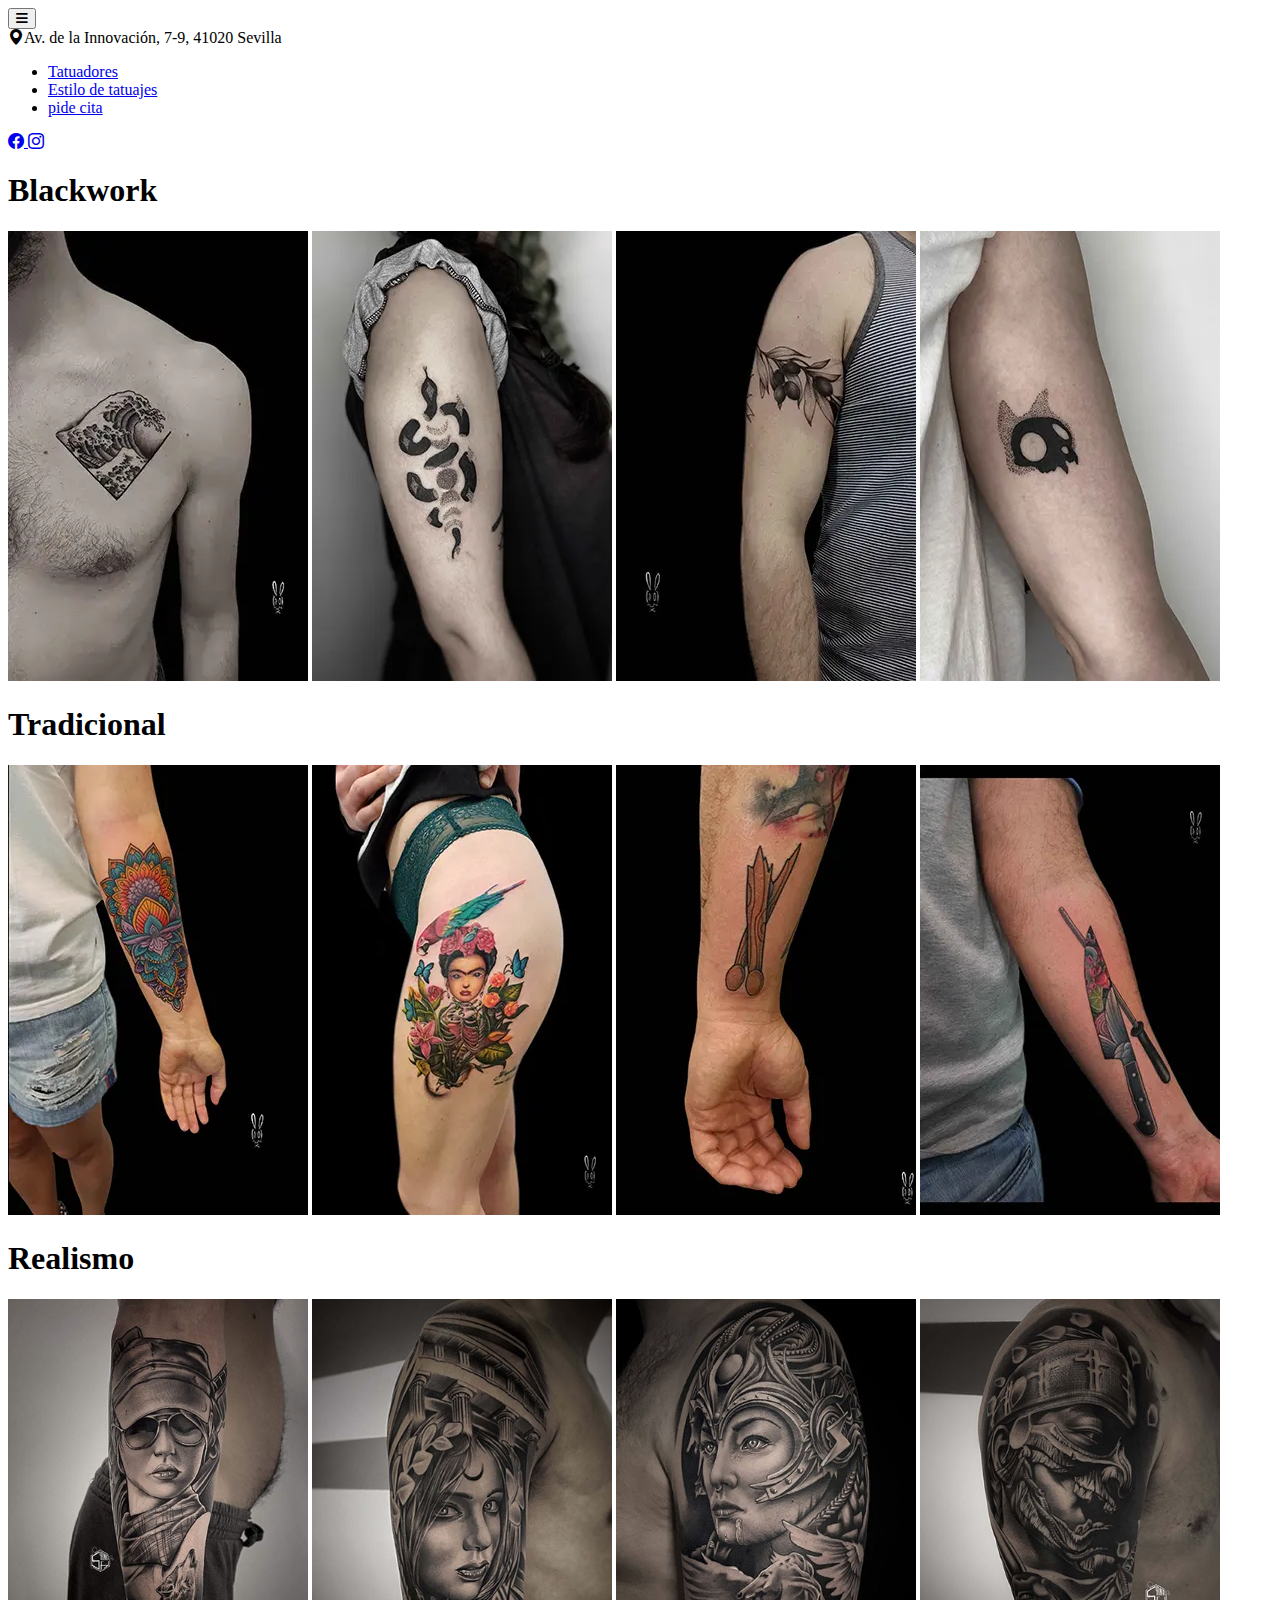
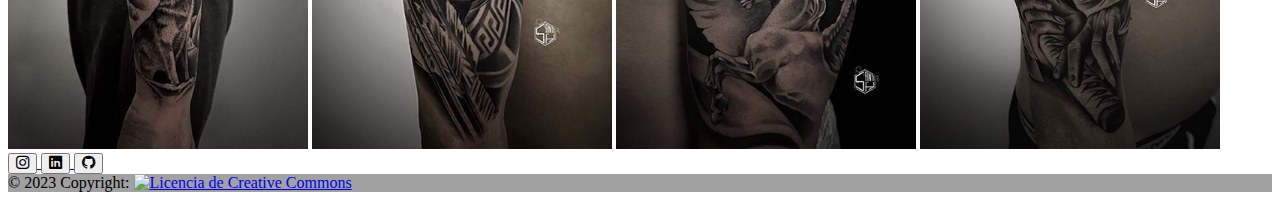
==== view/tattoo.html @ 4f306151 "Nueva view tattoo creada" ====
<!DOCTYPE html>
<html lang="en" class="">

<head>
  <meta charset="UTF-8" />
  <meta name="viewport" content="width=device-width, initial-scale=1.0" />
  <title>Studio tatto</title>
  <link href="./css/bootstrap.css" rel="stylesheet" />
  <link rel="stylesheet" href="https://cdn.jsdelivr.net/npm/bootstrap-icons@1.10.2/font/bootstrap-icons.css" />
  <link href="./css/custom.css" rel="stylesheet" />
  <link href="https://cdnjs.cloudflare.com/ajax/libs/font-awesome/6.0.0/css/all.min.css" rel="stylesheet" />
  <link href="https://fonts.googleapis.com/css?family=Roboto:300,400,500,700&display=swap" rel="stylesheet" />
  <link href="https://cdnjs.cloudflare.com/ajax/libs/mdb-ui-kit/6.1.0/mdb.min.css" rel="stylesheet" />
  <script defer type="text/javascript" src="https://ajax.googleapis.com/ajax/libs/jquery/3.1.0/jquery.min.js"></script>
  <script defer src="./js/bootstrap.bundle.js"></script>
  <script defer src="./js/custom.js"></script>
  <script type="text/javascript" src="https://cdnjs.cloudflare.com/ajax/libs/mdb-ui-kit/6.1.0/mdb.min.js"></script>
</head>

<body>
  <div class="container-fluid bg-black pb-4 p-0">
    <header>
      <!-- Navbar -->
      <nav class="navbar navbar-expand-lg navbar-dark bg-dark fixed-top p-0">
        <!-- Container wrapper -->
        <div class="container-fluid">
          <!-- Toggle button -->
          <button class="navbar-toggler" type="button" data-mdb-toggle="collapse"
            data-mdb-target="#navbarSupportedContent" aria-controls="navbarSupportedContent" aria-expanded="false"
            aria-label="Toggle navigation">
            <i class="fas fa-bars"></i>
          </button>
  
          <!-- Collapsible wrapper -->
          <div class="collapse navbar-collapse" id="navbarSupportedContent">
            <!-- Navbar brand -->
            <span class="navbar-brand mt-2 mt-lg-0 col-5">
              <i class="bi bi-geo-alt-fill"></i><span class="h6 mt-1">Av. de la Innovación, 7-9, 41020 Sevilla</span>
            </span>
            <!-- Left links -->
            <ul class="navbar-nav me-auto mb-2 text-center mb-lg-0">
              <li class="nav-item">
                <a class="nav-link" href="/index.html#artist">Tatuadores</a>
              </li>
              <li class="nav-item">
                <a class="nav-link" href="/view/tattoo.html">Estilo de tatuajes</a>
              </li>
              <li class="nav-item">
                <a class="nav-link" href="#">pide cita</a>
              </li>
            </ul>
            <!-- Left links -->
          </div>
          <!-- Collapsible wrapper -->
  
          <!-- Right elements -->
          <div class="d-flex align-items-center text-bg-dark">
            <!-- Icon -->
            <a class="text-reset me-3" href="#">
              <i class="bi bi-facebook"></i>
            </a>
            <a class="text-reset me-3" href="#">
              <i class="bi bi-instagram"></i>
            </a>
          </div>
          <!-- Right elements -->
        </div>
        <!-- Container wrapper -->
      </nav>
      <!-- Navbar -->
    </header>
  </div>
  <div>
    <div class=" cardContainer text-center pt-5 mt-5 pb-5 m-0 ">
      <section>
        <h1>Blackwork</h1>
        <img src="/img/black1.jpg" class="img-fluid tattoo"  width="300px" alt="" srcset="">
        <img src="/img/black2.jpg" class="img-fluid tattoo" width="300px" alt="" srcset="">
        <img src="/img/black3.jpg" class="img-fluid tattoo" width="300px" alt="" srcset="">
        <img src="/img/black4.jpg" class="img-fluid tattoo" width="300px" alt="" srcset="">
      </section>
      <section class="mt-5">
        <h1>Tradicional</h1>
        <img src="/img/neo1.jpg" class="img-fluid"  width="300px" alt="" srcset="">
        <img src="/img/neo2.jpg" class="img-fluid" width="300px" alt="" srcset="">
        <img src="/img/neo3.jpg" class="img-fluid" width="300px" alt="" srcset="">
        <img src="/img/neo4.jpg" class="img-fluid" width="300px" alt="" srcset="">
      </section>
      <section class="mt-5">
        <h1>Realismo</h1>
        <img src="/img/tatto1.jpg" class="img-fluid" width="300px" alt="" srcset="">
        <img src="/img/tatto2.jpg" class="img-fluid" width="300px"  alt="" srcset="">
        <img src="/img/tatto3.jpg" class="img-fluid" width="300px" alt="" srcset="">
        <img src="/img/tatto4.jpg" class="img-fluid" width="300px" alt="" srcset="">
      </section>
    </div>
  </div>  
</body>
<footer class="text-center text-lg-start bg-dark">
  <div class="container d-flex justify-content-center py-5 ">
    <a href="https://www.instagram.com/juanma0089/" target="_blank">
      <button type="button" class="btn btn-primary btn-lg btn-floating mx-2 iconoFooter">
        <i class="bi bi-instagram"></i>
      </button>
    </a>
    <a href="https://www.linkedin.com/in/juan-manuel-romalde-mar%C3%ADn-83a6aa17a/" target="_blank">
      <button type="button" class="btn btn-primary btn-lg btn-floating mx-2 iconoFooter">
        <i class="bi bi-linkedin"></i>
      </button>
    </a>
    <a href="https://github.com/juanma0089" target="_blank">
      <button type="button" class="btn btn-primary btn-lg btn-floating mx-2 iconoFooter">
        <i class="bi bi-github"></i>
      </button>
    </a>
  </div>
  <!-- Copyright -->
  <div class="text-center text-white p-3" style="background-color: rgba(0, 0, 0, 0.37);">
    © 2023 Copyright:
    <a rel="license" href="http://creativecommons.org/licenses/by-nc-nd/4.0/">
      <img alt="Licencia de Creative Commons" class="img-fluid " style="border-width:0 "
        src="https://i.creativecommons.org/l/by-nc-nd/4.0/88x31.png" />
    </a>
  </div>
  <!-- Copyright -->
</footer>
</html>
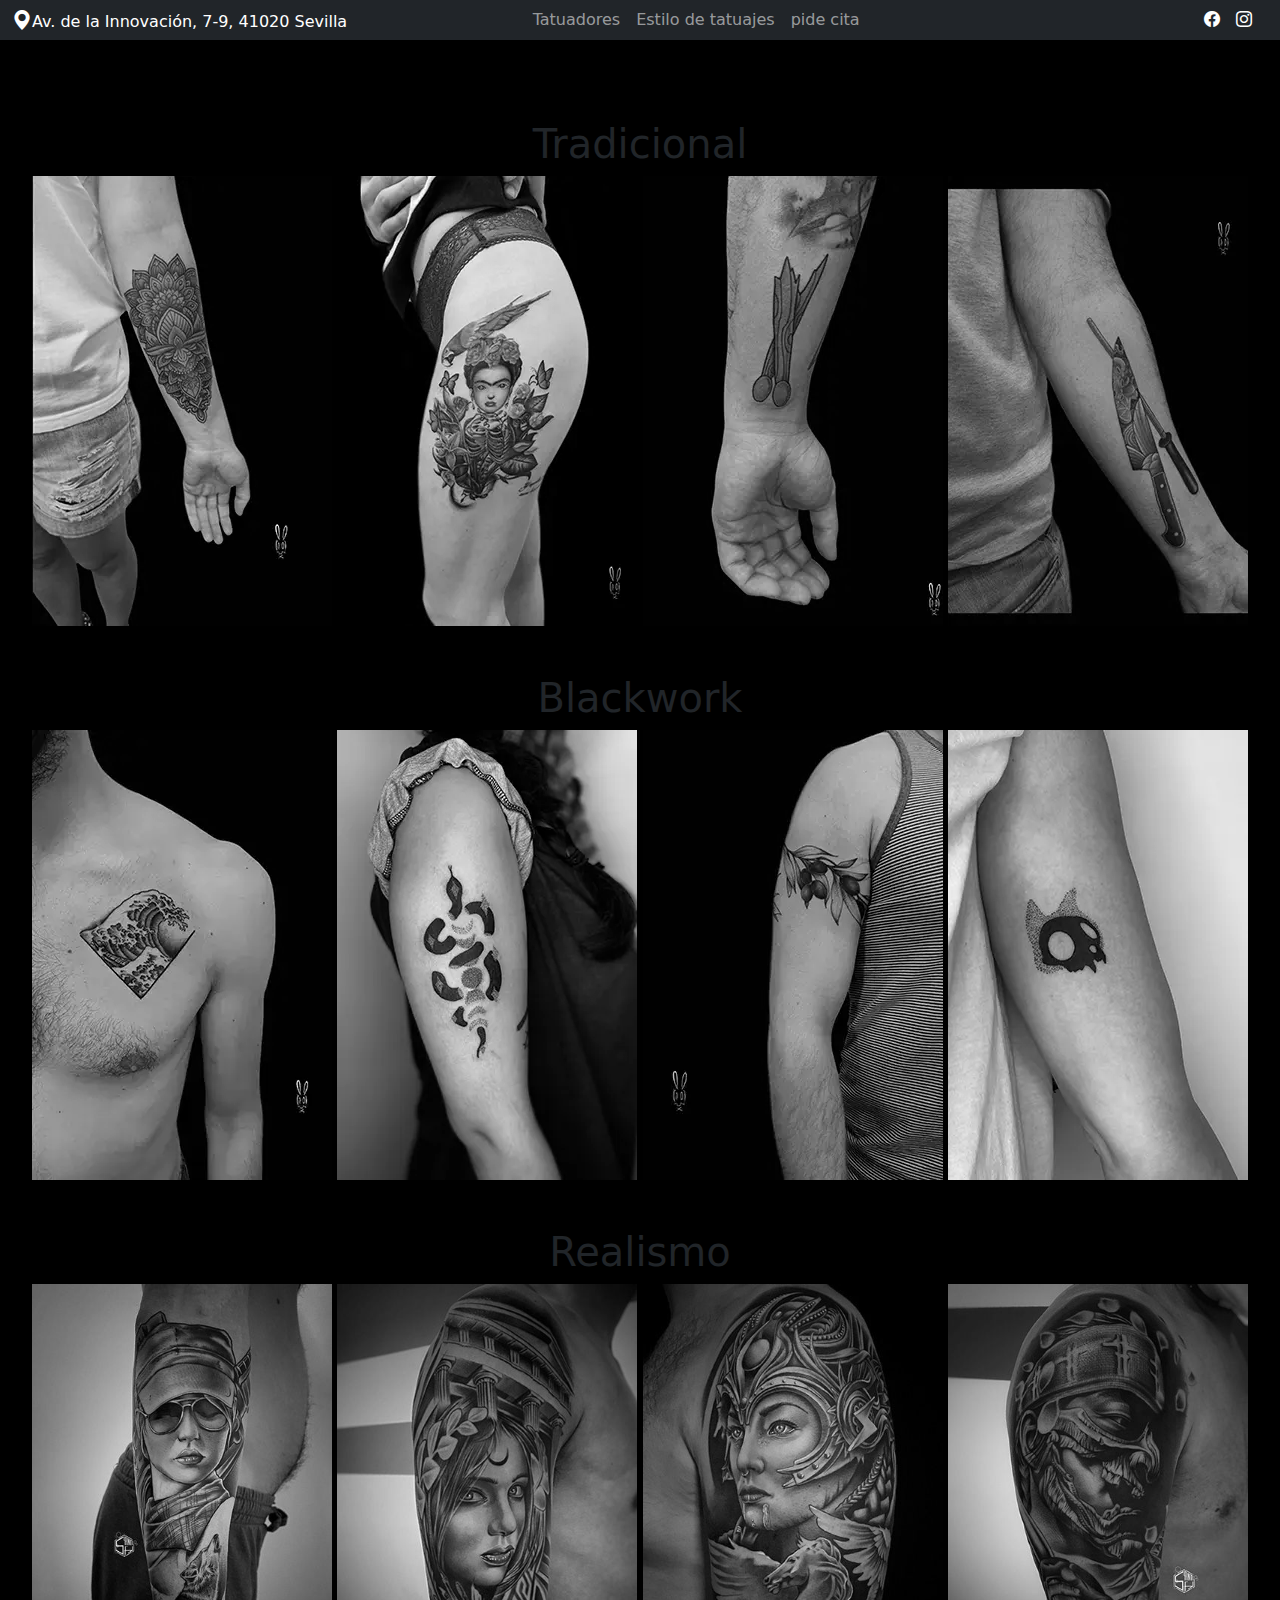
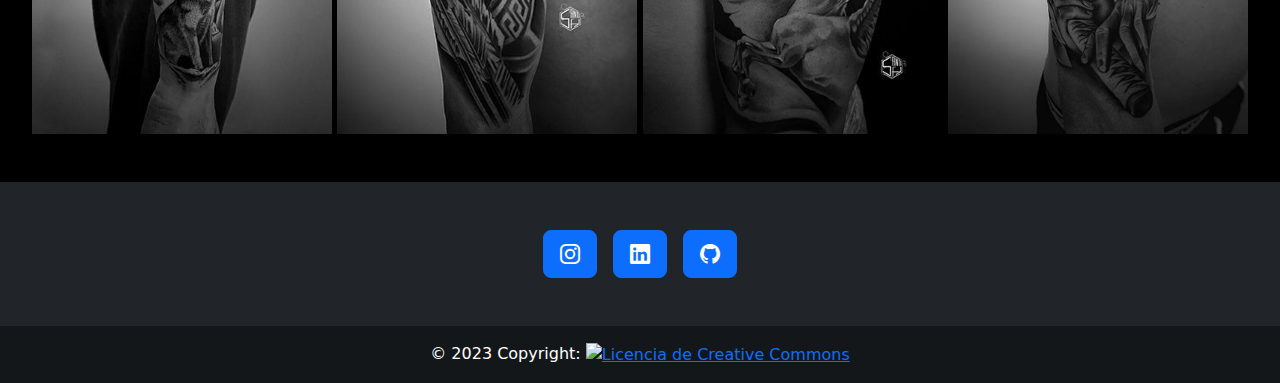
==== commit 3df75a77: "javascript en tatto" ====
--- a/view/tattoo.html
+++ b/view/tattoo.html
@@ -5,15 +5,15 @@
   <meta charset="UTF-8" />
   <meta name="viewport" content="width=device-width, initial-scale=1.0" />
   <title>Studio tatto</title>
-  <link href="./css/bootstrap.css" rel="stylesheet" />
+  <link href="../css/bootstrap.css" rel="stylesheet" />
+  <link href="../css/custom.css" rel="stylesheet" />
   <link rel="stylesheet" href="https://cdn.jsdelivr.net/npm/bootstrap-icons@1.10.2/font/bootstrap-icons.css" />
-  <link href="./css/custom.css" rel="stylesheet" />
   <link href="https://cdnjs.cloudflare.com/ajax/libs/font-awesome/6.0.0/css/all.min.css" rel="stylesheet" />
   <link href="https://fonts.googleapis.com/css?family=Roboto:300,400,500,700&display=swap" rel="stylesheet" />
   <link href="https://cdnjs.cloudflare.com/ajax/libs/mdb-ui-kit/6.1.0/mdb.min.css" rel="stylesheet" />
   <script defer type="text/javascript" src="https://ajax.googleapis.com/ajax/libs/jquery/3.1.0/jquery.min.js"></script>
-  <script defer src="./js/bootstrap.bundle.js"></script>
-  <script defer src="./js/custom.js"></script>
+  <script defer src="../js/bootstrap.bundle.js"></script>
+  <script defer src="../js/custom.js"></script>
   <script type="text/javascript" src="https://cdnjs.cloudflare.com/ajax/libs/mdb-ui-kit/6.1.0/mdb.min.js"></script>
 </head>
 
@@ -71,27 +71,27 @@
     </header>
   </div>
   <div>
-    <div class=" cardContainer text-center pt-5 mt-5 pb-5 m-0 ">
+    <div class=" cardContainer  text-center pt-5 mt-5 pb-5 m-0 ">
       <section>
-        <h1>Blackwork</h1>
-        <img src="/img/black1.jpg" class="img-fluid tattoo"  width="300px" alt="" srcset="">
-        <img src="/img/black2.jpg" class="img-fluid tattoo" width="300px" alt="" srcset="">
-        <img src="/img/black3.jpg" class="img-fluid tattoo" width="300px" alt="" srcset="">
-        <img src="/img/black4.jpg" class="img-fluid tattoo" width="300px" alt="" srcset="">
+        <h1>Tradicional</h1>
+        <img src="/img/neo1.jpg" class="img-fluid grey-scale"  width="300px" alt="" onMouseOver="show_grey(this)" onMouseOut="show_original(this)">
+        <img src="/img/neo2.jpg" class="img-fluid grey-scale" width="300px" alt="" onMouseOver="show_grey(this)" onMouseOut="show_original(this)">
+        <img src="/img/neo3.jpg" class="img-fluid grey-scale" width="300px" alt="" onMouseOver="show_grey(this)" onMouseOut="show_original(this)">
+        <img src="/img/neo4.jpg" class="img-fluid grey-scale" width="300px" alt="" onMouseOver="show_grey(this)" onMouseOut="show_original(this)">
       </section>
       <section class="mt-5">
-        <h1>Tradicional</h1>
-        <img src="/img/neo1.jpg" class="img-fluid"  width="300px" alt="" srcset="">
-        <img src="/img/neo2.jpg" class="img-fluid" width="300px" alt="" srcset="">
-        <img src="/img/neo3.jpg" class="img-fluid" width="300px" alt="" srcset="">
-        <img src="/img/neo4.jpg" class="img-fluid" width="300px" alt="" srcset="">
+        <h1>Blackwork</h1>
+        <img src="/img/black1.jpg" class="img-fluid grey-scale"  width="300px" alt="" onMouseOver="show_grey(this)" onMouseOut="show_original(this)">
+        <img src="/img/black2.jpg" class="img-fluid grey-scale" width="300px" alt="" onMouseOver="show_grey(this)" onMouseOut="show_original(this)">
+        <img src="/img/black3.jpg" class="img-fluid grey-scale" width="300px" alt="" onMouseOver="show_grey(this)" onMouseOut="show_original(this)">
+        <img src="/img/black4.jpg" class="img-fluid grey-scale" width="300px" alt="" onMouseOver="show_grey(this)" onMouseOut="show_original(this)">
       </section>
       <section class="mt-5">
         <h1>Realismo</h1>
-        <img src="/img/tatto1.jpg" class="img-fluid" width="300px" alt="" srcset="">
-        <img src="/img/tatto2.jpg" class="img-fluid" width="300px"  alt="" srcset="">
-        <img src="/img/tatto3.jpg" class="img-fluid" width="300px" alt="" srcset="">
-        <img src="/img/tatto4.jpg" class="img-fluid" width="300px" alt="" srcset="">
+        <img src="/img/tatto1.jpg" class="img-fluid grey-scale" width="300px" alt="" onMouseOver="show_grey(this)" onMouseOut="show_original(this)">
+        <img src="/img/tatto2.jpg" class="img-fluid grey-scale" width="300px"  alt="" onMouseOver="show_grey(this)" onMouseOut="show_original(this)">
+        <img src="/img/tatto3.jpg" class="img-fluid grey-scale" width="300px" alt="" onMouseOver="show_grey(this)" onMouseOut="show_original(this)">
+        <img src="/img/tatto4.jpg" class="img-fluid grey-scale" width="300px" alt="" onMouseOver="show_grey(this)" onMouseOut="show_original(this)">
       </section>
     </div>
   </div>  
--- a/css/custom.css
+++ b/css/custom.css
@@ -0,0 +1,148 @@
+@font-face {
+  font-family: fontTatto;
+  src: url(/fonts/TattooInk-D0gD.ttf);
+}
+
+body {
+  overflow-x: hidden;
+  background-color: black;
+}
+
+.studioTittle {
+  font-family: fontTatto;
+  font-size: 6rem;
+}
+
+.bannerArtistas {
+  height: 190px;
+}
+
+/* card */
+.card-img-top {
+  max-height: 450px;
+}
+
+/* parallax */
+* {
+  padding: 0;
+  margin: 0;
+}
+
+html {
+  scroll-behavior: smooth;
+}
+
+.parallax-item {
+  display: flex;
+  align-items: center;
+  justify-content: center;
+  font-weight: bold;
+  font-family: Montserrat, sans-serif;
+  width: 100%;
+}
+
+.parallax-item:first-child {
+  background: url("/img/studio.jpg");
+  background-size: cover;
+  background-repeat: initial;
+  max-height: fit-content;
+  min-height: 90vh;
+}
+
+.parallax-item:nth-child(2) {
+  min-height: 40vh;
+}
+
+.parallax-item:nth-child(3) {
+  background-size: cover;
+  background-position: center;
+  background-attachment: fixed; /* Parallax Effect for DIV 3 */
+  min-height: 600px;
+}
+
+.parallax-item:nth-child(5) {
+  background: url("/img/imagenFinal.jpg");
+  background-size: cover;
+  background-position: center;
+  background-attachment: fixed; /* Parallax Effect for DIV 3 */
+  min-height: 500px;
+}
+
+.grey-scale{-webkit-filter: grayscale(100%); filter: grayscale(100%);}
+
+/* img.blanconegro {
+  filter: grayscale(100%);
+  -webkit-filter: grayscale(100%);
+  -moz-filter: grayscale(100%);
+  -ms-filter: grayscale(100%);
+  -o-filter: grayscale(100%);
+  }
+  img.blanconegro:hover {
+    filter: grayscale(0);
+    -webkit-filter: grayscale(0);
+    -moz-filter: grayscale(0);
+    -ms-filter: grayscale(0);
+    -o-filter: grayscale(0);
+    } */
+
+@media screen and (max-width: 820px) {
+  .studioTittle {
+    font-size: 4rem;
+  }
+
+  .parallax-item:first-child {
+    background-size: 100vw 40vh;
+    width: 100%;
+    /* distancia entre un div y otro */
+    min-height: 40vh;
+  }
+
+  .parallax-item:nth-child(2) {
+    min-height: 20vh;
+  }
+
+  .parallax-item:nth-child(5) {
+    background-size: 100vw 40vh;
+    background-size: cover;
+
+    width: 100%;
+    /* distancia entre un div y otro */
+    min-height: 25vh;
+  }
+}
+
+@media screen and (max-width: 480px) {
+  .studioTittle {
+    font-size: 2rem;
+  }
+
+  .card-img-top {
+    height: 400px;
+  }
+
+  .parallax-item:first-child {
+    background: url("/img/studio.jpg");
+    background-size: 100vw 30vh;
+    background-repeat: initial;
+    width: 100%;
+    /* distancia entre un div y otro */
+    min-height: 30vh;
+  }
+  .parallax-item:nth-child(2) {
+    min-height: 20vh;
+  }
+
+  .parallax-item:nth-child(3) {
+    background-size: cover;
+    background-position: center;
+    background-attachment: fixed; /* Parallax Effect for DIV 3 */
+    min-height: 50vh;
+  }
+  .parallax-item:nth-child(5) {
+    background-size: 100vw 30vh;
+    background-size: cover;
+
+    /* distancia entre un div y otro */
+    min-height: 20vh;
+  }
+}
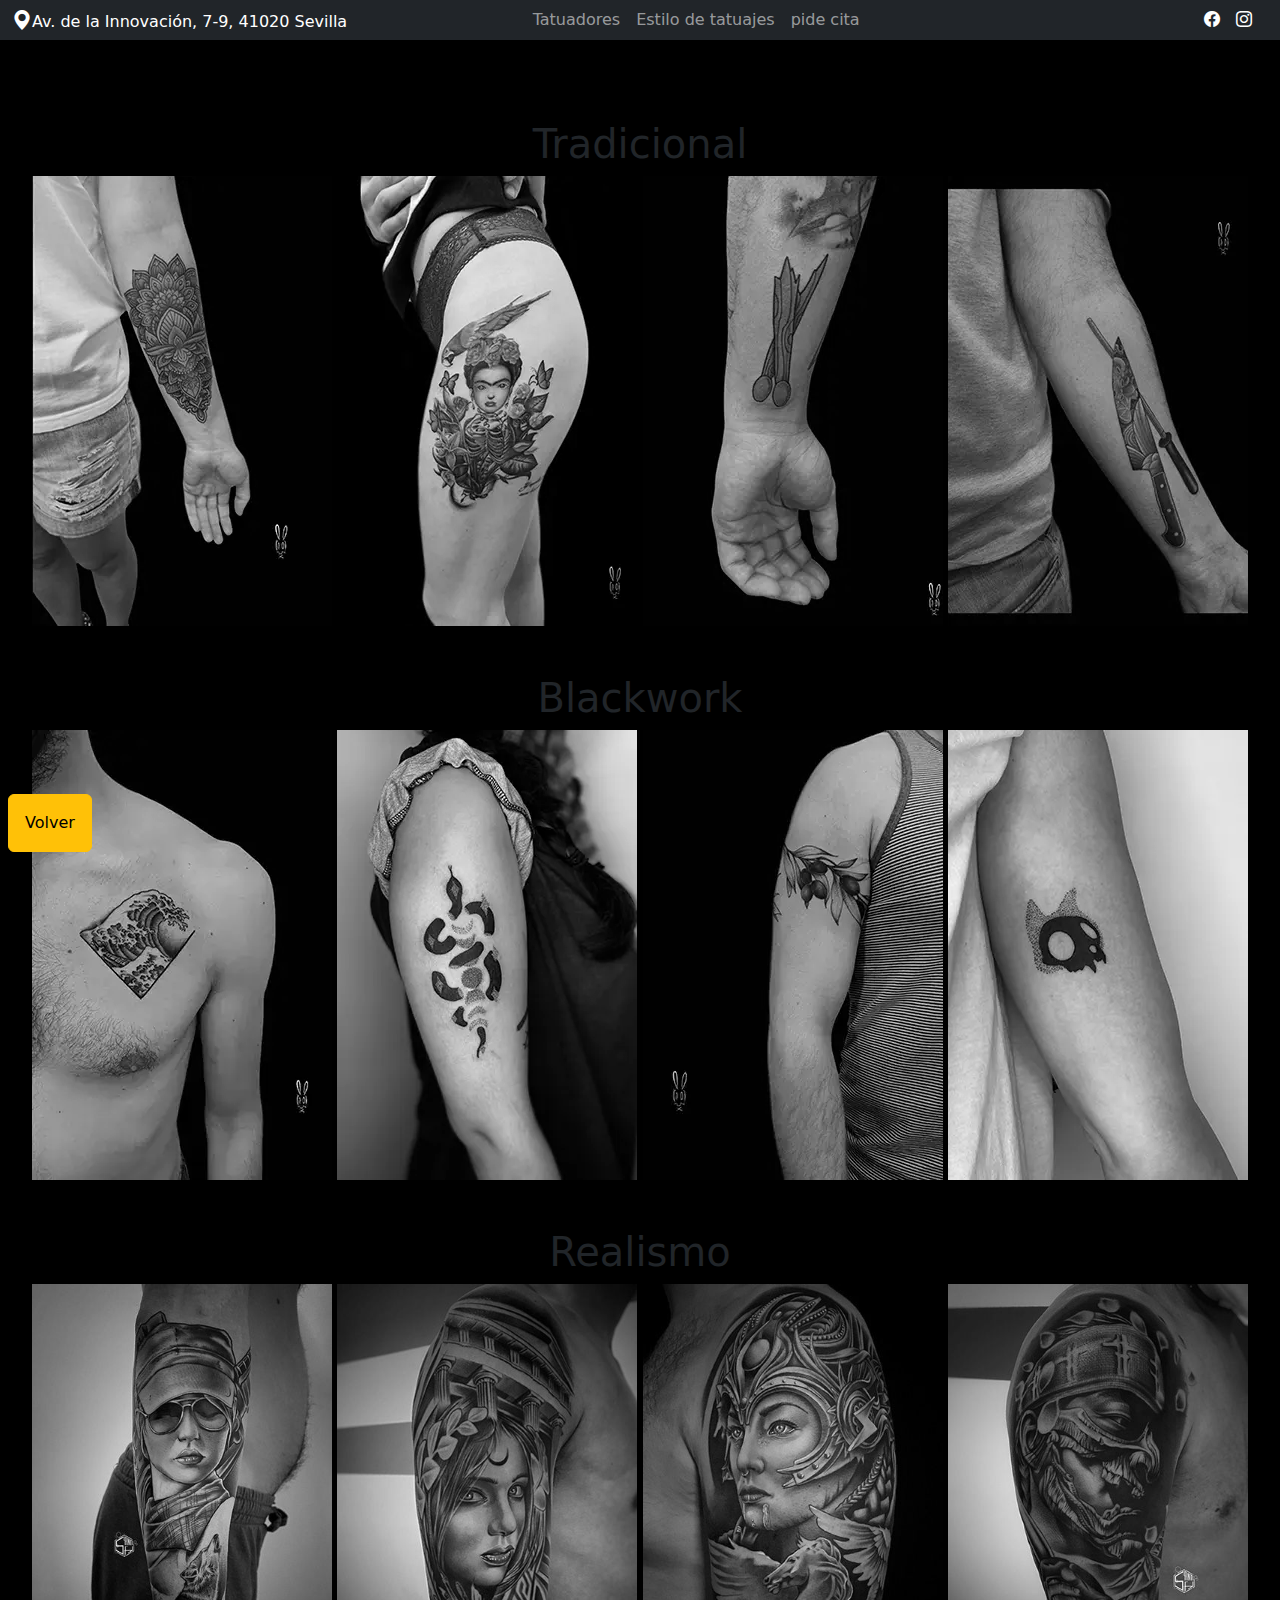
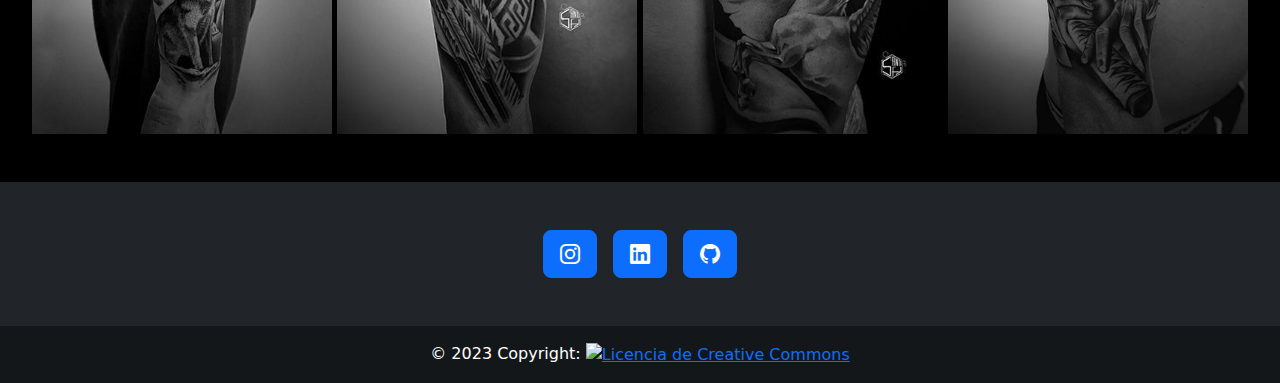
==== commit 5bcf2f97: "Terminado" ====
--- a/view/tattoo.html
+++ b/view/tattoo.html
@@ -18,6 +18,13 @@
 </head>
 
 <body>
+  <div class=" sticky-bottom m-2 position-fixed  mb-5 ">
+    <a href="/index.html">
+      <button type="button" class="btn p-0 px-3 pt-3 btn-warning">
+       <p>Volver</p> 
+    </button>
+    </a>
+  </div>
   <div class="container-fluid bg-black pb-4 p-0">
     <header>
       <!-- Navbar -->
@@ -71,27 +78,27 @@
     </header>
   </div>
   <div>
-    <div class=" cardContainer  text-center pt-5 mt-5 pb-5 m-0 ">
+    <div class=" cardContainer  text-center pt-5 mt-5 pb-5 m-0 timeline-steps aos-init aos-animate" data-aos="fade-up">
       <section>
         <h1>Tradicional</h1>
-        <img src="/img/neo1.jpg" class="img-fluid grey-scale"  width="300px" alt="" onMouseOver="show_grey(this)" onMouseOut="show_original(this)">
-        <img src="/img/neo2.jpg" class="img-fluid grey-scale" width="300px" alt="" onMouseOver="show_grey(this)" onMouseOut="show_original(this)">
-        <img src="/img/neo3.jpg" class="img-fluid grey-scale" width="300px" alt="" onMouseOver="show_grey(this)" onMouseOut="show_original(this)">
-        <img src="/img/neo4.jpg" class="img-fluid grey-scale" width="300px" alt="" onMouseOver="show_grey(this)" onMouseOut="show_original(this)">
+          <img src="/img/neo1.jpg" class="img-fluid grey-scale anim-fade-in anim-pause-2"  width="300px" alt="" onMouseOver="show_grey(this)" onMouseOut="show_original(this)">
+          <img src="/img/neo2.jpg" class="img-fluid grey-scale anim-fade-in anim-pause-3" width="300px" alt="" onMouseOver="show_grey(this)" onMouseOut="show_original(this)">
+          <img src="/img/neo3.jpg" class="img-fluid grey-scale anim-fade-in anim-pause-4" width="300px" alt="" onMouseOver="show_grey(this)" onMouseOut="show_original(this)">
+          <img src="/img/neo4.jpg" class="img-fluid grey-scale anim-fade-in anim-pause-5" width="300px" alt="" onMouseOver="show_grey(this)" onMouseOut="show_original(this)">
       </section>
       <section class="mt-5">
         <h1>Blackwork</h1>
-        <img src="/img/black1.jpg" class="img-fluid grey-scale"  width="300px" alt="" onMouseOver="show_grey(this)" onMouseOut="show_original(this)">
-        <img src="/img/black2.jpg" class="img-fluid grey-scale" width="300px" alt="" onMouseOver="show_grey(this)" onMouseOut="show_original(this)">
-        <img src="/img/black3.jpg" class="img-fluid grey-scale" width="300px" alt="" onMouseOver="show_grey(this)" onMouseOut="show_original(this)">
-        <img src="/img/black4.jpg" class="img-fluid grey-scale" width="300px" alt="" onMouseOver="show_grey(this)" onMouseOut="show_original(this)">
+        <img src="/img/black1.jpg" class="img-fluid grey-scale anim-fade-in anim-pause-6"  width="300px" alt="" onMouseOver="show_grey(this)" onMouseOut="show_original(this)">
+        <img src="/img/black2.jpg" class="img-fluid grey-scale anim-fade-in anim-pause-7" width="300px" alt="" onMouseOver="show_grey(this)" onMouseOut="show_original(this)">
+        <img src="/img/black3.jpg" class="img-fluid grey-scale anim-fade-in anim-pause-8" width="300px" alt="" onMouseOver="show_grey(this)" onMouseOut="show_original(this)">
+        <img src="/img/black4.jpg" class="img-fluid grey-scale anim-fade-in anim-pause-9" width="300px" alt="" onMouseOver="show_grey(this)" onMouseOut="show_original(this)">
       </section>
       <section class="mt-5">
         <h1>Realismo</h1>
-        <img src="/img/tatto1.jpg" class="img-fluid grey-scale" width="300px" alt="" onMouseOver="show_grey(this)" onMouseOut="show_original(this)">
-        <img src="/img/tatto2.jpg" class="img-fluid grey-scale" width="300px"  alt="" onMouseOver="show_grey(this)" onMouseOut="show_original(this)">
-        <img src="/img/tatto3.jpg" class="img-fluid grey-scale" width="300px" alt="" onMouseOver="show_grey(this)" onMouseOut="show_original(this)">
-        <img src="/img/tatto4.jpg" class="img-fluid grey-scale" width="300px" alt="" onMouseOver="show_grey(this)" onMouseOut="show_original(this)">
+        <img src="/img/tatto1.jpg" class="img-fluid grey-scale anim-fade-in anim-pause-10" width="300px" alt="" onMouseOver="show_grey(this)" onMouseOut="show_original(this)">
+        <img src="/img/tatto2.jpg" class="img-fluid grey-scale anim-fade-in anim-pause-11" width="300px"  alt="" onMouseOver="show_grey(this)" onMouseOut="show_original(this)">
+        <img src="/img/tatto3.jpg" class="img-fluid grey-scale anim-fade-in anim-pause-12" width="300px" alt="" onMouseOver="show_grey(this)" onMouseOut="show_original(this)">
+        <img src="/img/tatto4.jpg" class="img-fluid grey-scale anim-fade-in anim-pause-13" width="300px" alt="" onMouseOver="show_grey(this)" onMouseOut="show_original(this)">
       </section>
     </div>
   </div>  
--- a/css/custom.css
+++ b/css/custom.css
@@ -7,11 +7,90 @@
   overflow-x: hidden;
   background-color: black;
 }
-
+/* tamaño t´titulo */
 .studioTittle {
   font-family: fontTatto;
   font-size: 6rem;
 }
+/* mostrar título al cargar */
+.noMostrar {
+  animation: fadeIn 3.5s;
+}
+@keyframes fadeIn {
+  0% {
+    opacity: 0;
+  }
+  100% {
+    opacity: 1;
+  }
+}
+
+.mostrar {
+  animation: fadeIn 2.5s;
+}
+/* fin mostrar título */
+
+/* animación de fotos */
+@keyframes anim-fade-in {
+  from {
+    opacity: 0;
+  }
+  to {
+    opacity: 1;
+  }
+}
+
+.anim-fade-in {
+  animation-duration: 0.8s; /* la animacion dura X segundos */
+  animation-fill-mode: both; /* aplica estilos de la animacion antes y despues de reproducirla */
+}
+
+.anim-fade-in {
+  animation-name: anim-fade-in;
+}
+
+.anim-pause-2 {
+  animation-delay: 0.5s;
+}
+.anim-pause-3 {
+  animation-delay: 1s;
+}
+.anim-pause-4 {
+  animation-delay: 1.5s;
+}
+.anim-pause-5 {
+  animation-delay: 2s;
+}
+.anim-pause-6 {
+  animation-delay: 2.5s;
+}
+.anim-pause-7 {
+  animation-delay: 3s;
+}
+.anim-pause-8 {
+  animation-delay: 3.5s;
+}
+.anim-pause-9 {
+  animation-delay: 4s;
+}
+.anim-pause-10 {
+  animation-delay: 4.5s;
+}
+.anim-pause-11 {
+  animation-delay: 5s;
+}
+.anim-pause-12 {
+  animation-delay: 5.5s;
+}
+.anim-pause-13 {
+  animation-delay: 6s;
+}
+/* todas las animaciones pausadas */
+.paused * {
+  animation-play-state: paused;
+  opacity: 0%;
+}
+/* fin animación */
 
 .bannerArtistas {
   height: 190px;
@@ -65,25 +144,15 @@
   background-size: cover;
   background-position: center;
   background-attachment: fixed; /* Parallax Effect for DIV 3 */
-  min-height: 500px;
-}
-
-.grey-scale{-webkit-filter: grayscale(100%); filter: grayscale(100%);}
-
-/* img.blanconegro {
+  min-height: 300px;
+}
+
+/* fin parallax */
+
+.grey-scale {
+  -webkit-filter: grayscale(100%);
   filter: grayscale(100%);
-  -webkit-filter: grayscale(100%);
-  -moz-filter: grayscale(100%);
-  -ms-filter: grayscale(100%);
-  -o-filter: grayscale(100%);
-  }
-  img.blanconegro:hover {
-    filter: grayscale(0);
-    -webkit-filter: grayscale(0);
-    -moz-filter: grayscale(0);
-    -ms-filter: grayscale(0);
-    -o-filter: grayscale(0);
-    } */
+}
 
 @media screen and (max-width: 820px) {
   .studioTittle {
